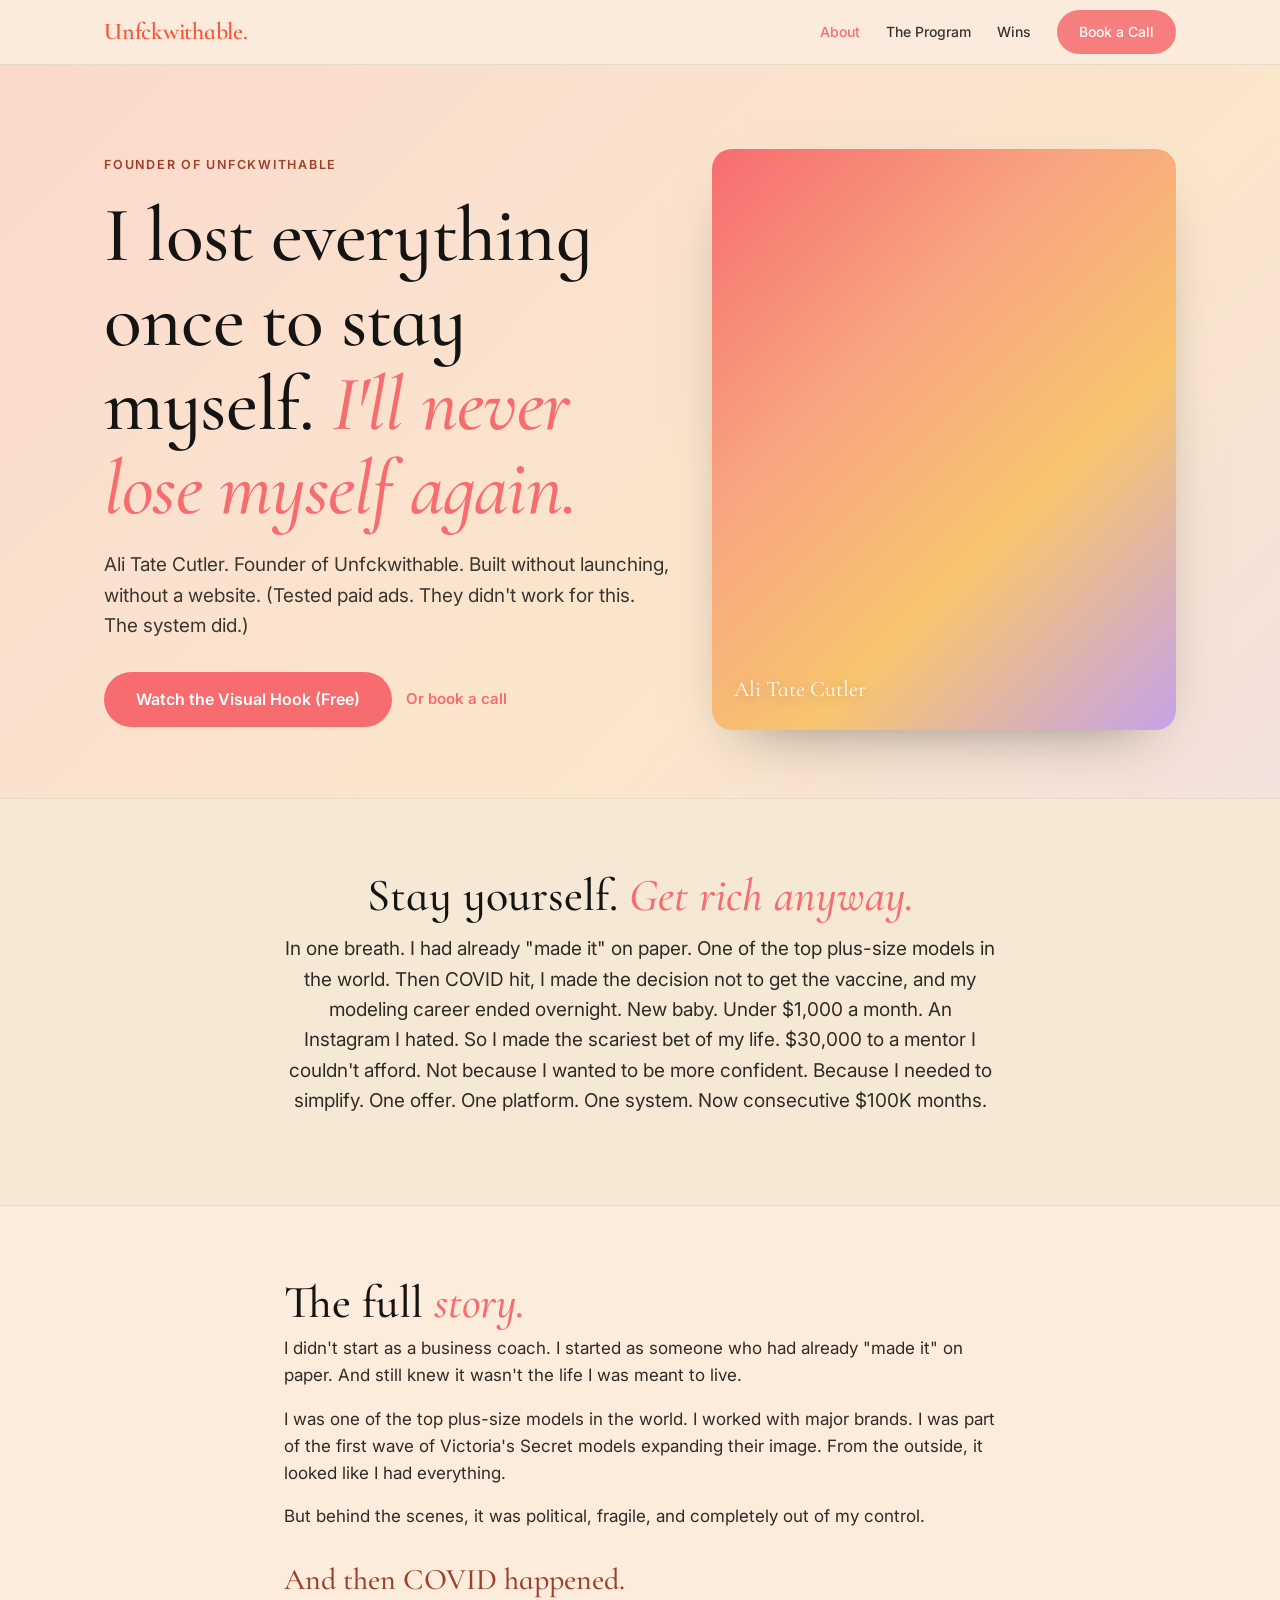
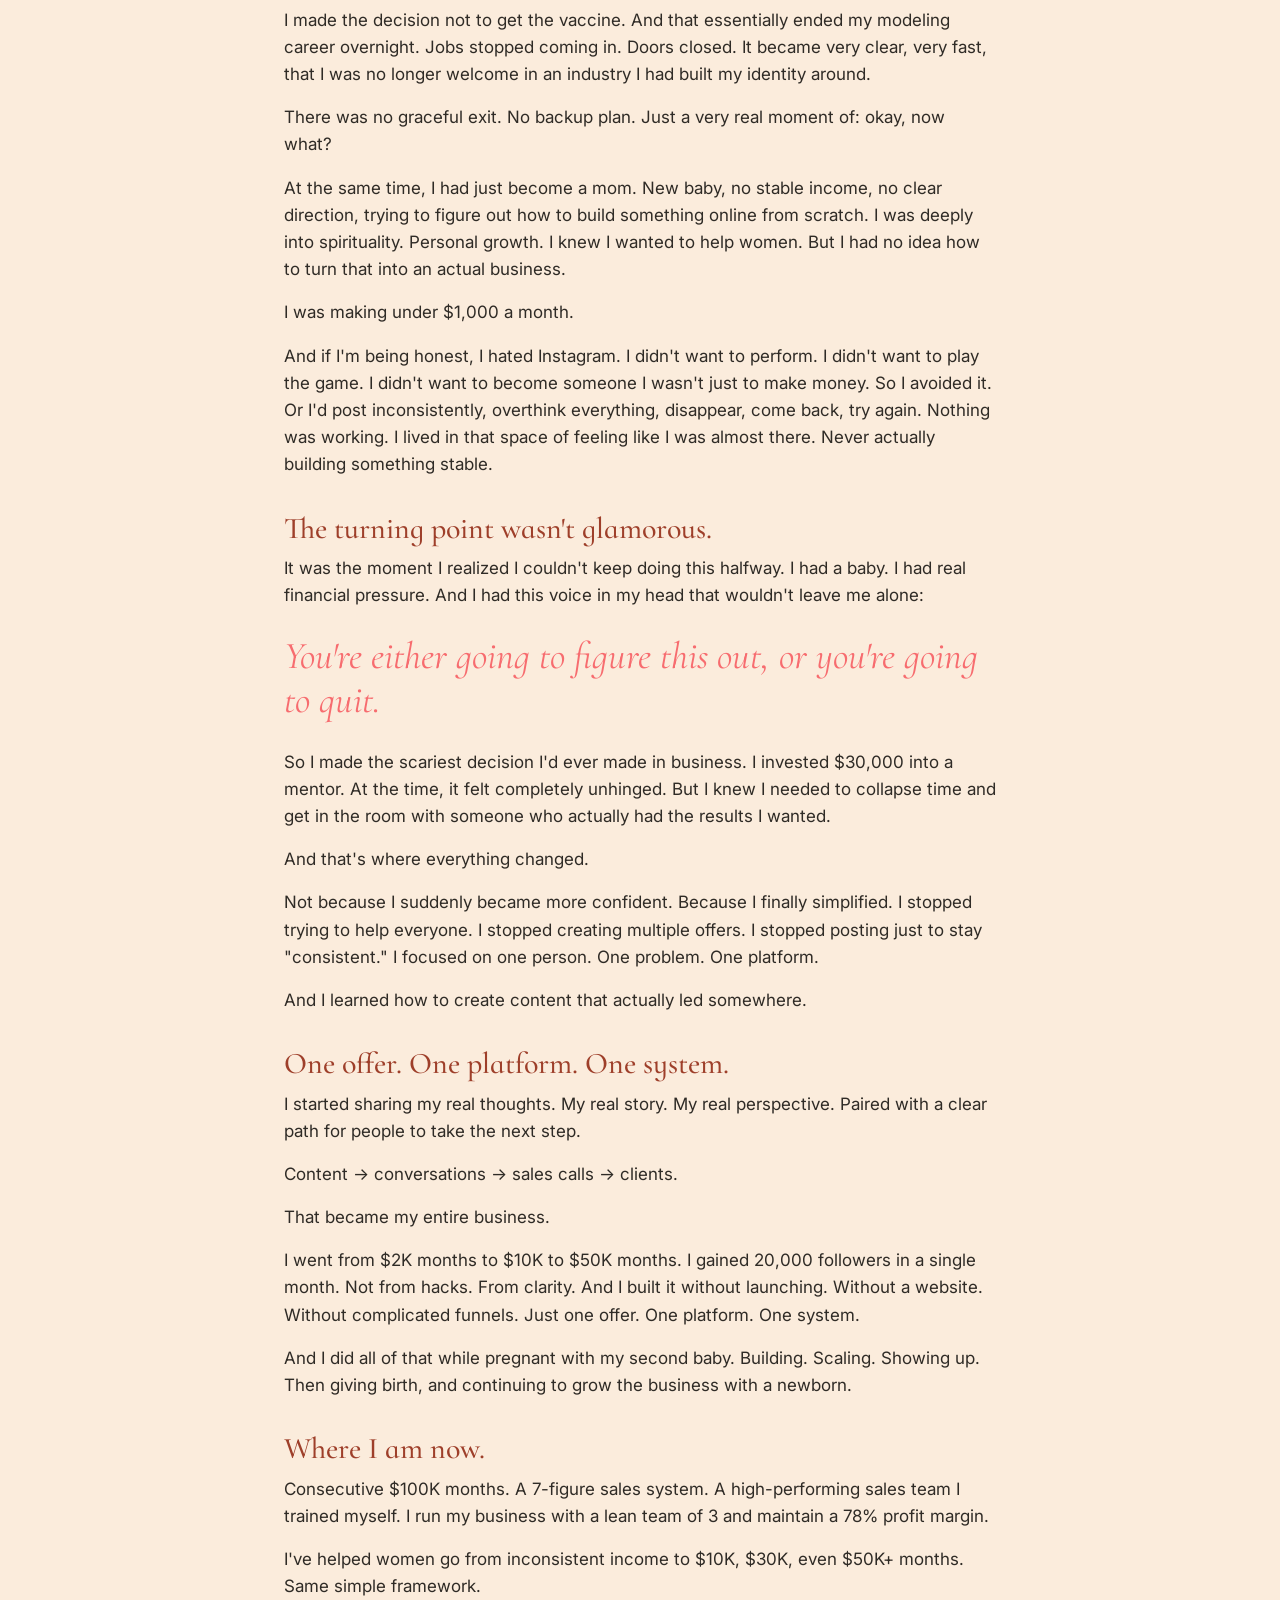
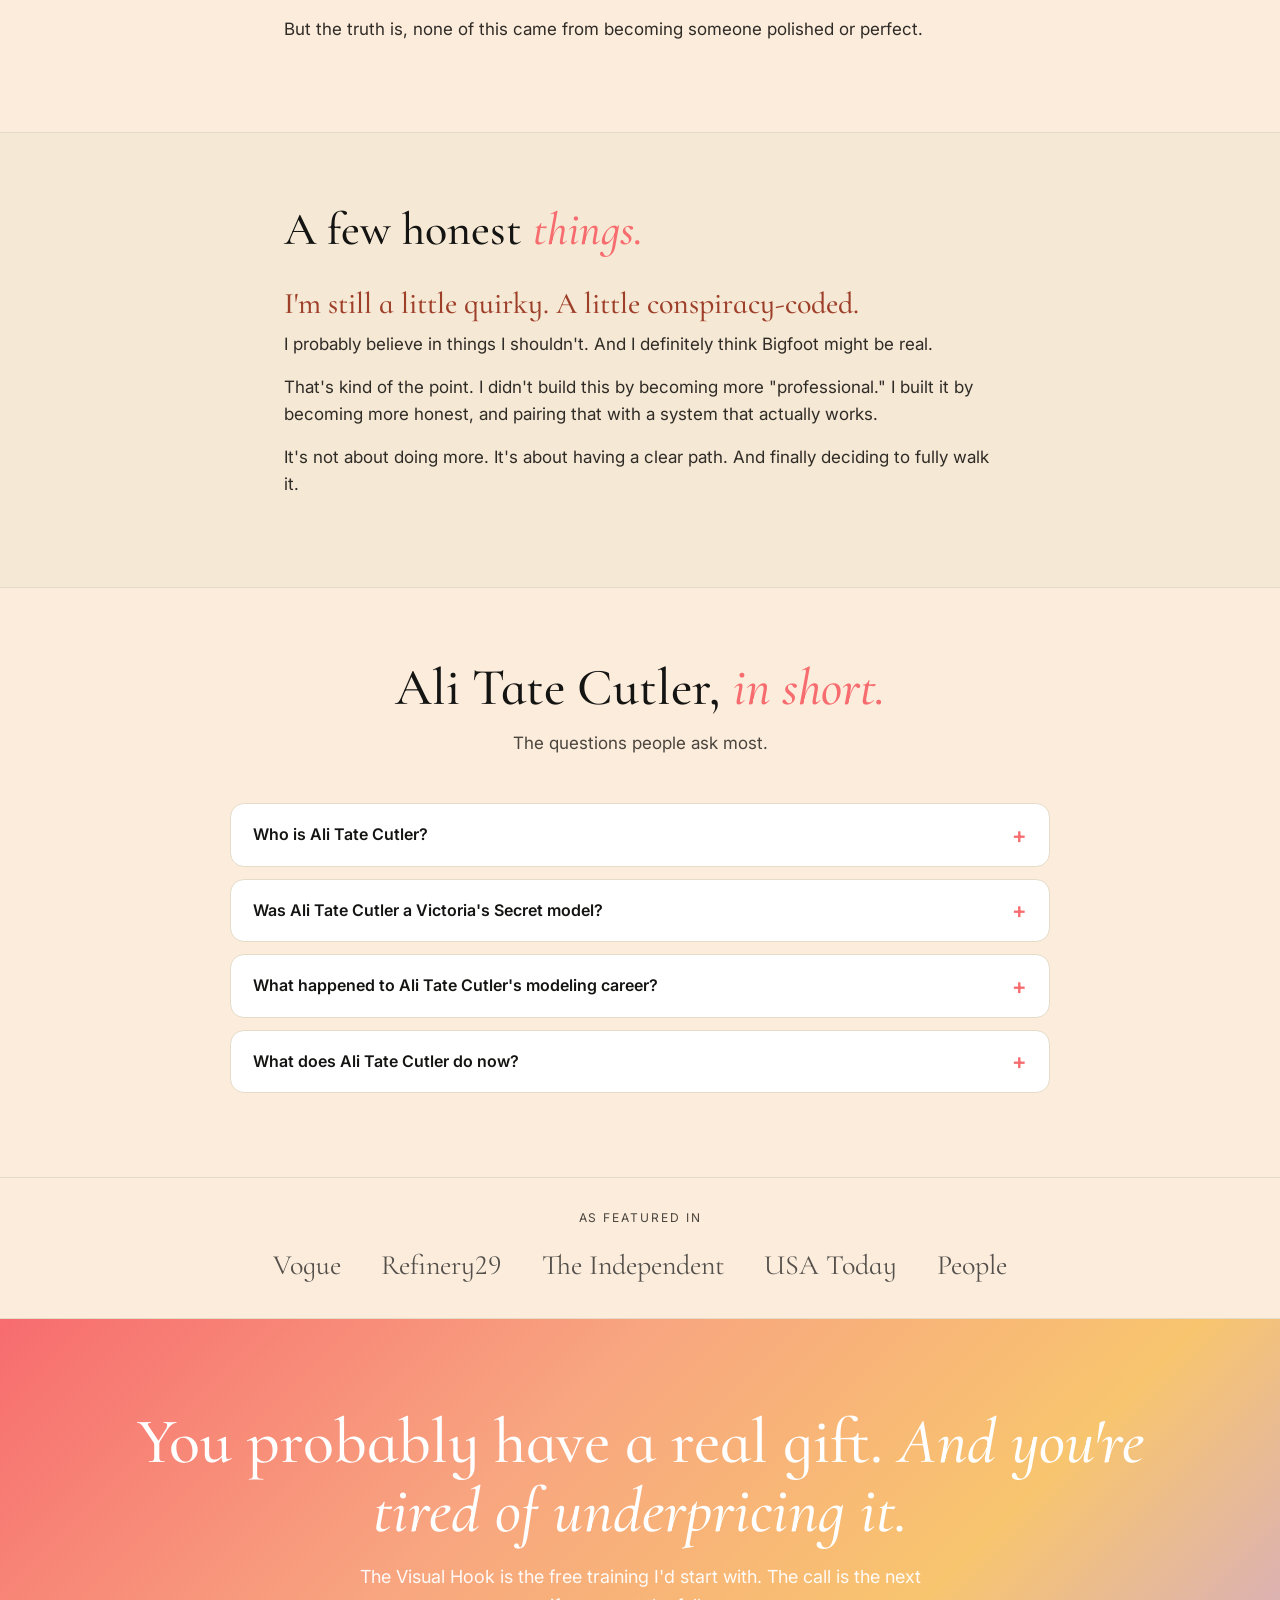
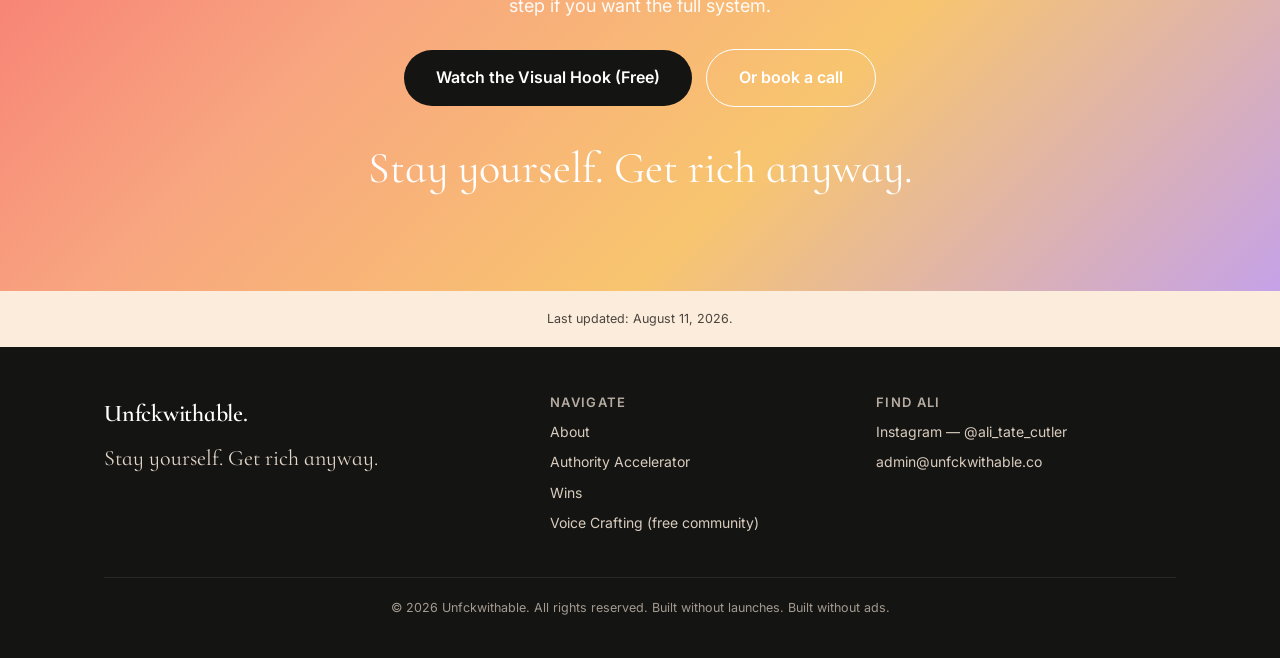
==== about.html @ 618f8e87 "Add files via upload" ====
<!DOCTYPE html>
<html lang="en">
<head>
<meta charset="utf-8">
<meta name="viewport" content="width=device-width, initial-scale=1">
<title>About Ali Tate Cutler. Instagram Business Coach for Women. | Unfckwithable.</title>
<meta name="description" content="From top plus-size model to single mom under $1K a month to consecutive $100K months. The story of Unfckwithable, by Ali Tate Cutler.">
<link rel="canonical" href="https://unfckwithable.co/about">
<meta name="robots" content="index, follow, max-image-preview:large">
<meta property="og:type" content="profile">
<meta property="og:site_name" content="Unfckwithable.">
<meta property="og:title" content="About Ali Tate Cutler. Instagram Business Coach for Women.">
<meta property="og:description" content="From top plus-size model to single mom under $1K a month to consecutive $100K months. The story of Unfckwithable.">
<meta property="og:url" content="https://unfckwithable.co/about">
<meta property="og:image" content="https://unfckwithable.co/og/about.jpg">
<meta name="twitter:card" content="summary_large_image">
<link rel="preconnect" href="https://fonts.googleapis.com">
<link rel="preconnect" href="https://fonts.gstatic.com" crossorigin>
<link href="https://fonts.googleapis.com/css2?family=Cormorant+Infant:ital,wght@0,400;0,500;0,600;1,400;1,500&family=Inter:wght@400;500;600;700&display=swap" rel="stylesheet">
<link rel="stylesheet" href="/styles.css">
<script type="application/ld+json">
{
  "@context":"https://schema.org",
  "@graph":[
    {"@type":"Organization","@id":"https://unfckwithable.co/#organization","name":"Unfckwithable.","url":"https://unfckwithable.co","sameAs":["https://instagram.com/ali_tate_cutler"]},
    {"@type":"Person","@id":"https://unfckwithable.co/about#ali","name":"Ali Tate Cutler","alternateName":["Ali Tate","Ali Cutler"],"jobTitle":"Instagram Business Coach, Founder of Unfckwithable","worksFor":{"@id":"https://unfckwithable.co/#organization"},"description":"Former top plus-size model turned Instagram business coach. Part of the first wave of Victoria's Secret models expanding their image. Built a 7-figure business to consecutive $100K months without paid ads or launches. Featured in Vogue, Refinery29, The Independent, USA Today, and People.","knowsAbout":["Instagram marketing","content marketing","women entrepreneurship","organic lead generation","personal branding","plus-size modeling"],"sameAs":["https://instagram.com/ali_tate_cutler"]},
    {"@type":"AboutPage","url":"https://unfckwithable.co/about","name":"About Ali Tate Cutler","mainEntity":{"@id":"https://unfckwithable.co/about#ali"},"dateModified":"2026-08-11"},
    {"@type":"FAQPage","mainEntity":[
      {"@type":"Question","name":"Who is Ali Tate Cutler?","acceptedAnswer":{"@type":"Answer","text":"Ali Tate Cutler is a former top plus-size model turned Instagram business coach, and the founder of Unfckwithable. She was part of the first wave of Victoria's Secret models expanding their image, then rebuilt online from under $1,000 a month to consecutive $100K months without paid ads or launches. She has 274,000 women on Instagram and has been featured in Vogue, Refinery29, The Independent, USA Today, and People."}},
      {"@type":"Question","name":"Was Ali Tate Cutler a Victoria's Secret model?","acceptedAnswer":{"@type":"Answer","text":"Yes. Ali Tate Cutler was one of the top plus-size models in the world and part of the first wave of Victoria's Secret models expanding their image. She worked with major brands before moving into business coaching."}},
      {"@type":"Question","name":"What happened to Ali Tate Cutler's modeling career?","acceptedAnswer":{"@type":"Answer","text":"Ali made the decision not to get the COVID vaccine, and her modeling career ended overnight. With a new baby and making under $1,000 a month, she rebuilt online, built a 7-figure business, and now runs Unfckwithable."}},
      {"@type":"Question","name":"What does Ali Tate Cutler do now?","acceptedAnswer":{"@type":"Answer","text":"Ali Tate Cutler is the founder of Unfckwithable, an Instagram-led business school for women. She teaches women to get clients from content without launches or paid ads, and runs the Authority Accelerator coaching program. She now hits consecutive $100K months with a lean team of three."}}
    ]}
  ]
}
</script>
</head>
<body>

<nav class="site">
  <div class="nav-in">
    <a href="/" class="mark">Unfckwithable.</a>
    <button class="navtoggle" aria-label="Menu">&#9776;</button>
    <div class="nav-links">
      <a href="/about" class="here">About</a>
      <a href="/authority-accelerator">The Program</a>
      <a href="/wins">Wins</a>
      <a href="https://api.leadconnectorhq.com/widget/bookings/alexandra-discovery-45min" class="btn nav-cta">Book a Call</a>
    </div>
  </div>
</nav>

<header class="hero">
  <div class="wrap">
    <div class="hero-grid">
      <div>
        <span class="eyebrow">Founder of Unfckwithable</span>
        <h1>I lost everything once to stay myself. <span class="accent">I'll never lose myself again.</span></h1>
        <p class="sub">Ali Tate Cutler. Founder of Unfckwithable. Built without launching, without a website. (Tested paid ads. They didn't work for this. The system did.)</p>
        <div class="hero-cta">
          <a href="https://www.skool.com/voicecrafting-3564/about" class="btn btn-lg">Watch the Visual Hook (Free)</a>
          <a href="https://api.leadconnectorhq.com/widget/bookings/alexandra-discovery-45min" class="textlink">Or book a call</a>
        </div>
      </div>
      <div class="portrait">
        <img src="/photos/cutouts/peach-feather-venice-cutout.png" alt="Ali Tate Cutler in a peach silk feathered set on Venice Beach">
        <div class="ph"><span>Ali Tate Cutler</span></div>
      </div>
    </div>
  </div>
</header>

<section class="bone">
  <div class="narrow prose center">
    <h2>Stay yourself. <span class="accent">Get rich anyway.</span></h2>
    <p class="lead" style="margin-top:14px">In one breath. I had already "made it" on paper. One of the top plus-size models in the world. Then COVID hit, I made the decision not to get the vaccine, and my modeling career ended overnight. New baby. Under $1,000 a month. An Instagram I hated. So I made the scariest bet of my life. $30,000 to a mentor I couldn't afford. Not because I wanted to be more confident. Because I needed to simplify. One offer. One platform. One system. Now consecutive $100K months.</p>
  </div>
</section>

<section>
  <div class="narrow prose">
    <h2>The full <span class="accent">story.</span></h2>
    <p>I didn't start as a business coach. I started as someone who had already "made it" on paper. And still knew it wasn't the life I was meant to live.</p>
    <p>I was one of the top plus-size models in the world. I worked with major brands. I was part of the first wave of Victoria's Secret models expanding their image. From the outside, it looked like I had everything.</p>
    <p>But behind the scenes, it was political, fragile, and completely out of my control.</p>

    <h3>And then COVID happened.</h3>
    <p>I made the decision not to get the vaccine. And that essentially ended my modeling career overnight. Jobs stopped coming in. Doors closed. It became very clear, very fast, that I was no longer welcome in an industry I had built my identity around.</p>
    <p>There was no graceful exit. No backup plan. Just a very real moment of: okay, now what?</p>
    <p>At the same time, I had just become a mom. New baby, no stable income, no clear direction, trying to figure out how to build something online from scratch. I was deeply into spirituality. Personal growth. I knew I wanted to help women. But I had no idea how to turn that into an actual business.</p>
    <p>I was making under $1,000 a month.</p>
    <p>And if I'm being honest, I hated Instagram. I didn't want to perform. I didn't want to play the game. I didn't want to become someone I wasn't just to make money. So I avoided it. Or I'd post inconsistently, overthink everything, disappear, come back, try again. Nothing was working. I lived in that space of feeling like I was almost there. Never actually building something stable.</p>

    <h3>The turning point wasn't glamorous.</h3>
    <p>It was the moment I realized I couldn't keep doing this halfway. I had a baby. I had real financial pressure. And I had this voice in my head that wouldn't leave me alone:</p>
    <p class="pull">You're either going to figure this out, or you're going to quit.</p>
    <p>So I made the scariest decision I'd ever made in business. I invested $30,000 into a mentor. At the time, it felt completely unhinged. But I knew I needed to collapse time and get in the room with someone who actually had the results I wanted.</p>
    <p>And that's where everything changed.</p>
    <p>Not because I suddenly became more confident. Because I finally simplified. I stopped trying to help everyone. I stopped creating multiple offers. I stopped posting just to stay "consistent." I focused on one person. One problem. One platform.</p>
    <p>And I learned how to create content that actually led somewhere.</p>

    <h3>One offer. One platform. One system.</h3>
    <p>I started sharing my real thoughts. My real story. My real perspective. Paired with a clear path for people to take the next step.</p>
    <p>Content &rarr; conversations &rarr; sales calls &rarr; clients.</p>
    <p>That became my entire business.</p>
    <p>I went from $2K months to $10K to $50K months. I gained 20,000 followers in a single month. Not from hacks. From clarity. And I built it without launching. Without a website. Without complicated funnels. Just one offer. One platform. One system.</p>
    <p>And I did all of that while pregnant with my second baby. Building. Scaling. Showing up. Then giving birth, and continuing to grow the business with a newborn.</p>

    <h3>Where I am now.</h3>
    <p>Consecutive $100K months. A 7-figure sales system. A high-performing sales team I trained myself. I run my business with a lean team of 3 and maintain a 78% profit margin.</p>
    <p>I've helped women go from inconsistent income to $10K, $30K, even $50K+ months. Same simple framework.</p>
    <p>But the truth is, none of this came from becoming someone polished or perfect.</p>
  </div>
</section>

<section class="bone">
  <div class="narrow prose">
    <h2>A few honest <span class="accent">things.</span></h2>
    <h3>I'm still a little quirky. A little conspiracy-coded.</h3>
    <p>I probably believe in things I shouldn't. And I definitely think Bigfoot might be real.</p>
    <p>That's kind of the point. I didn't build this by becoming more "professional." I built it by becoming more honest, and pairing that with a system that actually works.</p>
    <p>It's not about doing more. It's about having a clear path. And finally deciding to fully walk it.</p>
  </div>
</section>

<section>
  <div class="wrap">
    <div class="sec-head"><h2>Ali Tate Cutler, <span class="accent">in short.</span></h2><p>The questions people ask most.</p></div>
    <div class="faq">
      <details><summary>Who is Ali Tate Cutler?</summary><div class="fa">Ali Tate Cutler is a former top plus-size model turned Instagram business coach, and the founder of Unfckwithable. She was part of the first wave of Victoria's Secret models expanding their image, then rebuilt online from under $1,000 a month to consecutive $100K months without paid ads or launches. She has 274,000 women on Instagram and has been featured in Vogue, Refinery29, The Independent, USA Today, and People.</div></details>
      <details><summary>Was Ali Tate Cutler a Victoria's Secret model?</summary><div class="fa">Yes. Ali was one of the top plus-size models in the world and part of the first wave of Victoria's Secret models expanding their image. She worked with major brands before moving into business coaching.</div></details>
      <details><summary>What happened to Ali Tate Cutler's modeling career?</summary><div class="fa">Ali made the decision not to get the COVID vaccine, and her modeling career ended overnight. With a new baby and making under $1,000 a month, she rebuilt online, built a 7-figure business, and now runs Unfckwithable.</div></details>
      <details><summary>What does Ali Tate Cutler do now?</summary><div class="fa">She is the founder of Unfckwithable, an Instagram-led business school for women. She teaches women to get clients from content without launches or paid ads, and runs the Authority Accelerator coaching program. She now hits consecutive $100K months with a lean team of three.</div></details>
    </div>
  </div>
</section>

<div class="press">
  <div class="wrap">
    <div class="label">As featured in</div>
    <div class="press-logos"><span>Vogue</span><span>Refinery29</span><span>The Independent</span><span>USA Today</span><span>People</span></div>
  </div>
</div>

<div class="final">
  <div class="wrap">
    <h2>You probably have a real gift. <span style="font-style:italic">And you're tired of underpricing it.</span></h2>
    <p>The Visual Hook is the free training I'd start with. The call is the next step if you want the full system.</p>
    <div class="hero-cta">
      <a href="https://www.skool.com/voicecrafting-3564/about" class="btn btn-lg btn-dark">Watch the Visual Hook (Free)</a>
      <a href="https://api.leadconnectorhq.com/widget/bookings/alexandra-discovery-45min" class="btn btn-lg btn-ghost">Or book a call</a>
    </div>
    <div class="tagline">Stay yourself. Get rich anyway.</div>
  </div>
</div>

<div class="updated">Last updated: August 11, 2026.</div>

<footer class="site">
  <div class="wrap">
    <div class="fgrid">
      <div><div class="mark">Unfckwithable.</div><div class="ftag">Stay yourself. Get rich anyway.</div></div>
      <div><h4>Navigate</h4><a href="/about">About</a><a href="/authority-accelerator">Authority Accelerator</a><a href="/wins">Wins</a><a href="https://www.skool.com/voicecrafting-3564/about">Voice Crafting (free community)</a></div>
      <div><h4>Find Ali</h4><a href="https://instagram.com/ali_tate_cutler">Instagram &mdash; @ali_tate_cutler</a><a href="mailto:admin@unfckwithable.co">admin@unfckwithable.co</a></div>
    </div>
    <div class="fbar">&copy; 2026 Unfckwithable. All rights reserved. Built without launches. Built without ads.</div>
  </div>
</footer>

<script src="/script.js"></script>
</body>
</html>
---- styles.css ----
/* ============================================================
   Unfckwithable. — shared site styles
   Palette v2 (gradient sunset). Cormorant Infant + Inter.
   ============================================================ */
:root{
  --coral:#F76C6F; --peach:#F8A580; --sunset:#F8C56F; --lavender:#C5A2E8;
  --plum:#7E4F7B; --cream:#FBECDC; --ink:#141413; --terracotta:#9E3F2A;
  --bone:#F5E8D4; --edge:#E5DCC8; --poppy:#FA5537;
  --grad:linear-gradient(135deg,#F76C6F 0%,#F8A580 35%,#F8C56F 65%,#C5A2E8 100%);
  --muted:#4a443d;
}
*{box-sizing:border-box;margin:0;padding:0}
html{scroll-behavior:smooth}
body{font-family:'Inter',system-ui,-apple-system,sans-serif;background:var(--cream);color:var(--ink);line-height:1.6;-webkit-font-smoothing:antialiased}
h1,h2,h3,h4,.serif{font-family:'Cormorant Infant',Georgia,serif;font-weight:500;line-height:1.08}
a{color:inherit}
img{max-width:100%;display:block}
.wrap{max-width:1120px;margin:0 auto;padding:0 24px}
.narrow{max-width:760px;margin:0 auto;padding:0 24px}
.accent{font-style:italic;color:var(--coral)}
.center{text-align:center}

/* NAV */
nav.site{position:sticky;top:0;z-index:50;background:rgba(251,236,220,.9);backdrop-filter:blur(10px);border-bottom:1px solid var(--edge)}
.nav-in{display:flex;align-items:center;justify-content:space-between;height:64px;max-width:1120px;margin:0 auto;padding:0 24px}
.mark{font-family:'Cormorant Infant',serif;font-size:24px;font-weight:600;color:var(--poppy);letter-spacing:-.01em;text-decoration:none}
.nav-links{display:flex;gap:26px;align-items:center}
.nav-links a{font-size:14px;font-weight:500;text-decoration:none;opacity:.85}
.nav-links a:hover{opacity:1;color:var(--coral)}
.nav-links a.here{color:var(--coral);opacity:1}
.btn{display:inline-block;background:var(--coral);color:#fff;font-weight:600;font-size:14px;padding:11px 22px;border-radius:999px;text-decoration:none;transition:background .2s,transform .2s;cursor:pointer;border:0}
.btn:hover{background:var(--plum);transform:translateY(-1px)}
.btn-lg{font-size:16px;padding:15px 32px}
.btn-ghost{background:transparent;color:var(--ink);border:1.5px solid var(--ink)}
.btn-ghost:hover{background:var(--ink);color:var(--cream)}
.btn-dark{background:var(--ink);color:#fff}
.btn-dark:hover{background:#000}
.nav-cta{display:none}
@media(min-width:760px){.nav-cta{display:inline-block}}
.navtoggle{display:none}

/* HERO */
.hero{position:relative;overflow:hidden;padding:84px 0 68px}
.hero::before{content:"";position:absolute;inset:0;background:var(--grad);opacity:.15;z-index:0}
.hero .wrap{position:relative;z-index:1}
.hero.center-hero{text-align:center}
.hero-grid{display:grid;grid-template-columns:1fr;gap:40px;align-items:center}
@media(min-width:900px){.hero-grid{grid-template-columns:1.1fr .9fr}}
.eyebrow{display:inline-block;font-size:12.5px;font-weight:600;letter-spacing:.14em;text-transform:uppercase;color:var(--terracotta);margin-bottom:18px}
h1{font-size:clamp(42px,6.4vw,78px);letter-spacing:-.01em}
.hero p.sub{max-width:640px;margin:20px 0 0;font-size:19px;color:#3a352f}
.center-hero p.sub{margin-left:auto;margin-right:auto}
.hero-cta{margin-top:30px;display:flex;gap:14px;flex-wrap:wrap;align-items:center}
.center-hero .hero-cta{justify-content:center}
.hero-note{margin-top:16px;font-size:14px;color:var(--muted)}
.center-hero .hero-note{max-width:520px;margin-left:auto;margin-right:auto}
.textlink{font-size:15px;font-weight:600;color:var(--coral);text-decoration:none}
.textlink:hover{color:var(--plum)}

/* PORTRAIT (with graceful gradient fallback) */
.portrait{position:relative;border-radius:20px;overflow:hidden;background:var(--grad);aspect-ratio:4/5;box-shadow:0 24px 60px -34px rgba(20,20,19,.55)}
.portrait img{width:100%;height:100%;object-fit:cover;object-position:center 22%}
.portrait.noimg img{display:none}
.portrait .ph{position:absolute;inset:0;display:none;align-items:flex-end;padding:22px;color:#fff;font-family:'Cormorant Infant',serif;font-size:22px;text-shadow:0 2px 14px rgba(0,0,0,.25)}
.portrait.noimg .ph{display:flex}

/* PROOF BAR */
.proof{background:var(--ink);color:var(--cream);padding:34px 0}
.proof h2{color:#fff;text-align:center;font-size:clamp(26px,3.4vw,40px);margin-bottom:24px;font-weight:500}
.proof-grid{display:grid;grid-template-columns:repeat(2,1fr);gap:26px 16px;text-align:center}
@media(min-width:760px){.proof-grid{grid-template-columns:repeat(4,1fr)}}
.proof .n{font-family:'Cormorant Infant',serif;font-size:clamp(36px,5vw,52px);color:var(--sunset);line-height:1}
.proof .l{font-size:13px;opacity:.82;margin-top:8px}

/* SECTION */
section{padding:72px 0}
.sec-head{text-align:center;max-width:740px;margin:0 auto 46px}
.sec-head h2{font-size:clamp(32px,4.4vw,52px)}
.sec-head p{margin-top:14px;font-size:17px;color:var(--muted)}
.bone{background:var(--bone);border-top:1px solid var(--edge);border-bottom:1px solid var(--edge)}
.eyebrow-c{display:block;text-align:center;font-size:12.5px;font-weight:600;letter-spacing:.14em;text-transform:uppercase;color:var(--terracotta);margin-bottom:14px}

/* PRESS BAR */
.press{padding:30px 0;border-top:1px solid var(--edge);border-bottom:1px solid var(--edge);background:var(--cream)}
.press .label{text-align:center;font-size:12px;letter-spacing:.16em;text-transform:uppercase;color:var(--muted);margin-bottom:16px}
.press-logos{display:flex;flex-wrap:wrap;gap:14px 40px;justify-content:center;align-items:center}
.press-logos span{font-family:'Cormorant Infant',serif;font-size:clamp(20px,2.4vw,28px);color:var(--ink);opacity:.72}

/* PILLARS */
.pillars{display:grid;grid-template-columns:1fr;gap:22px}
@media(min-width:680px){.pillars{grid-template-columns:repeat(2,1fr)}}
.pillar{background:#fff;border-radius:18px;padding:28px 26px;box-shadow:0 1px 0 var(--edge),0 20px 44px -30px rgba(20,20,19,.4)}
.pillar .pnum{font-family:'Cormorant Infant',serif;font-size:22px;color:var(--coral);font-weight:600}
.pillar h3{font-size:26px;margin:4px 0 8px}
.pillar .plead{font-size:15px;color:var(--muted);margin-bottom:14px}
.pillar ul{list-style:none;display:flex;flex-direction:column;gap:9px}
.pillar li{position:relative;padding-left:22px;font-size:14.5px}
.pillar li::before{content:"";position:absolute;left:0;top:9px;width:8px;height:8px;border-radius:50%;background:var(--grad)}
.pillar .outcome{margin-top:14px;padding-top:14px;border-top:1px solid var(--edge);font-size:14px;font-style:italic;color:var(--ink)}

/* READS / methodology cards */
.reads{display:grid;grid-template-columns:1fr;gap:22px}
@media(min-width:760px){.reads{grid-template-columns:repeat(3,1fr)}}
.read{display:block;background:#fff;border-radius:16px;overflow:hidden;text-decoration:none;box-shadow:0 1px 0 var(--edge),0 18px 40px -30px rgba(20,20,19,.4);transition:transform .2s}
.read:hover{transform:translateY(-4px)}
.read .rimg{position:relative;aspect-ratio:1/1;background:var(--grad);overflow:hidden}
.read .rimg img{width:100%;height:100%;object-fit:cover}
.read .rimg.noimg img{display:none}
.read .rplay{position:absolute;left:50%;top:50%;transform:translate(-50%,-50%);width:54px;height:54px;border-radius:50%;background:rgba(255,255,255,.92);display:flex;align-items:center;justify-content:center;box-shadow:0 8px 22px -6px rgba(20,20,19,.5)}
.read .rplay::after{content:"";width:0;height:0;border-left:16px solid var(--coral);border-top:10px solid transparent;border-bottom:10px solid transparent;margin-left:4px}
.read .rbody{padding:18px 20px 22px;font-size:15.5px;font-weight:500}

/* WINS grid (homepage 3-up cards) */
.wins3{display:grid;grid-template-columns:1fr;gap:24px}
@media(min-width:820px){.wins3{grid-template-columns:repeat(3,1fr)}}
.wincard{background:#fff;border-radius:18px;overflow:hidden;box-shadow:0 1px 0 var(--edge),0 18px 40px -28px rgba(20,20,19,.4);display:flex;flex-direction:column}
.wincard .media{position:relative;width:100%;aspect-ratio:16/9;background:var(--grad);overflow:hidden;cursor:pointer}
.wincard .media iframe{position:absolute;inset:0;width:100%;height:100%;border:0}
.wincard .body{padding:20px 22px 24px}
.wincard .who{font-size:12.5px;font-weight:600;letter-spacing:.06em;text-transform:uppercase;color:var(--terracotta)}
.wincard h3{font-size:24px;margin:6px 0 12px}
.wincard .ba{display:flex;gap:10px;font-size:13px;margin-bottom:12px}
.wincard .ba div{flex:1;background:var(--bone);border-radius:10px;padding:9px 11px}
.wincard .ba .k{display:block;font-weight:700;color:var(--muted);font-size:11px;letter-spacing:.04em;text-transform:uppercase;margin-bottom:3px}
.wincard .quote{font-size:14.5px;font-style:italic;color:var(--ink)}

/* MASONRY (wins page) */
.masonry{column-count:1;column-gap:30px}
@media(min-width:640px){.masonry{column-count:2}}
@media(min-width:980px){.masonry{column-count:3}}
.vcard{break-inside:avoid;-webkit-column-break-inside:avoid;page-break-inside:avoid;display:inline-block;width:100%;margin:0 0 30px;background:#fff;border-radius:18px;overflow:hidden;box-shadow:0 1px 0 var(--edge),0 18px 40px -28px rgba(20,20,19,.4)}
.vcard .media{position:relative;width:100%;background:var(--grad);overflow:hidden}
.vcard .media iframe{position:absolute;inset:0;width:100%;height:100%;border:0}
.vcard .media.pending{display:flex;align-items:center;justify-content:center;text-align:center;color:#fff;aspect-ratio:16/9}
.vcard .media.pending .pname{font-family:'Cormorant Infant',serif;font-size:36px;font-weight:600;text-shadow:0 2px 14px rgba(0,0,0,.28)}
.ribbon{position:absolute;left:14px;top:14px;background:var(--plum);color:#fff;font-size:11px;font-weight:700;letter-spacing:.08em;text-transform:uppercase;padding:5px 10px;border-radius:6px;z-index:2}
.vcard .body{padding:20px 22px 24px}
.vcard .name{font-family:'Cormorant Infant',serif;font-size:27px;font-weight:600;line-height:1}
.vcard .niche{font-size:12.5px;font-weight:600;letter-spacing:.08em;text-transform:uppercase;color:var(--terracotta);margin:7px 0 12px}
.vcard .result{font-size:16.5px;font-weight:600}

/* STORY prose (about) */
.prose h2{font-size:clamp(30px,4vw,46px);margin:0 0 8px}
.prose h3{font-size:clamp(23px,2.8vw,30px);margin:34px 0 10px;color:var(--terracotta)}
.prose p{font-size:17px;color:#2f2b26;margin:0 0 16px}
.prose .pull{font-family:'Cormorant Infant',serif;font-size:clamp(26px,3.6vw,38px);color:var(--coral);font-style:italic;margin:26px 0;line-height:1.15}
.prose .lead{font-size:19px}

/* FAQ */
.faq{max-width:820px;margin:0 auto}
.faq details{background:#fff;border:1px solid var(--edge);border-radius:14px;margin-bottom:12px;overflow:hidden}
.faq summary{cursor:pointer;list-style:none;padding:18px 22px;font-weight:600;font-size:16px;display:flex;justify-content:space-between;gap:12px;align-items:center}
.faq summary::-webkit-details-marker{display:none}
.faq summary::after{content:"+";color:var(--coral);font-size:22px;line-height:1}
.faq details[open] summary::after{content:"\2013"}
.faq .fa{padding:0 22px 20px;font-size:15px;color:var(--muted)}

/* inline case-study "read full" accordion (wins) */
.rdetails{margin-top:14px;border-top:1px solid var(--edge);padding-top:12px}
.rdetails summary{cursor:pointer;font-size:13.5px;font-weight:600;color:var(--coral);list-style:none;display:flex;align-items:center;justify-content:space-between}
.rdetails summary::-webkit-details-marker{display:none}
.rdetails summary::after{content:"+";font-size:16px}
.rdetails[open] summary::after{content:"\2013"}
.rdetails .db{margin-top:12px;font-size:14px;color:var(--muted)}
.rdetails .db b{color:var(--ink)}
.rdetails .db p{margin-bottom:9px}

/* FINAL CTA */
.final{position:relative;overflow:hidden;color:#fff;text-align:center;padding:88px 0}
.final::before{content:"";position:absolute;inset:0;background:var(--grad);z-index:0}
.final .wrap{position:relative;z-index:1}
.final h2{font-size:clamp(38px,5.4vw,64px);color:#fff}
.final p{max-width:600px;margin:18px auto 0;font-size:18px;color:rgba(255,255,255,.94)}
.final .hero-cta{justify-content:center;margin-top:28px}
.final .btn-ghost{color:#fff;border-color:#fff}
.final .btn-ghost:hover{background:#fff;color:var(--ink)}
.tagline{font-family:'Cormorant Infant',serif;font-size:clamp(28px,4vw,44px);color:#fff;margin-top:26px}

/* FOOTER */
footer.site{background:var(--ink);color:var(--cream);padding:48px 0 40px}
footer.site .fgrid{display:grid;grid-template-columns:1fr;gap:26px;text-align:center}
@media(min-width:760px){footer.site .fgrid{grid-template-columns:1.4fr 1fr 1fr;text-align:left}}
footer.site .mark{color:#fff}
footer.site .ftag{font-family:'Cormorant Infant',serif;font-size:22px;margin-top:8px;opacity:.9}
footer.site h4{font-size:13px;letter-spacing:.1em;text-transform:uppercase;opacity:.7;margin-bottom:12px;font-family:'Inter',sans-serif;font-weight:600}
footer.site a{display:block;color:var(--cream);text-decoration:none;opacity:.85;font-size:14px;margin-bottom:8px}
footer.site a:hover{opacity:1;color:var(--sunset)}
footer.site .fbar{border-top:1px solid rgba(255,255,255,.14);margin-top:34px;padding-top:20px;text-align:center;font-size:12.5px;opacity:.62}
.updated{text-align:center;font-size:12.5px;color:var(--muted);padding:18px 0}

/* LIGHTBOX */
.lb{position:fixed;inset:0;z-index:100;background:rgba(20,20,19,.86);display:none;align-items:center;justify-content:center;padding:20px;backdrop-filter:blur(4px)}
.lb.open{display:flex}
.lb-inner{position:relative;width:100%;max-width:min(92vw,520px)}
.lb-frame{position:relative;width:100%;padding-top:177.78%;background:#000;border-radius:12px;overflow:hidden}
.lb-frame.land{padding-top:56.25%}
.lb-frame iframe{position:absolute;inset:0;width:100%;height:100%;border:0}
.lb-close{position:absolute;top:-46px;right:0;background:none;border:0;color:#fff;font-size:30px;cursor:pointer;line-height:1}

/* mobile nav */
@media(max-width:759px){
  .navtoggle{display:block;background:none;border:0;font-size:22px;cursor:pointer;color:var(--ink)}
  .nav-links{position:absolute;top:64px;left:0;right:0;background:var(--cream);border-bottom:1px solid var(--edge);flex-direction:column;gap:0;padding:8px 0;display:none}
  .nav-links.open{display:flex}
  .nav-links a{padding:12px 24px;width:100%}
  .nav-cta{display:inline-block;margin:10px 24px}
}
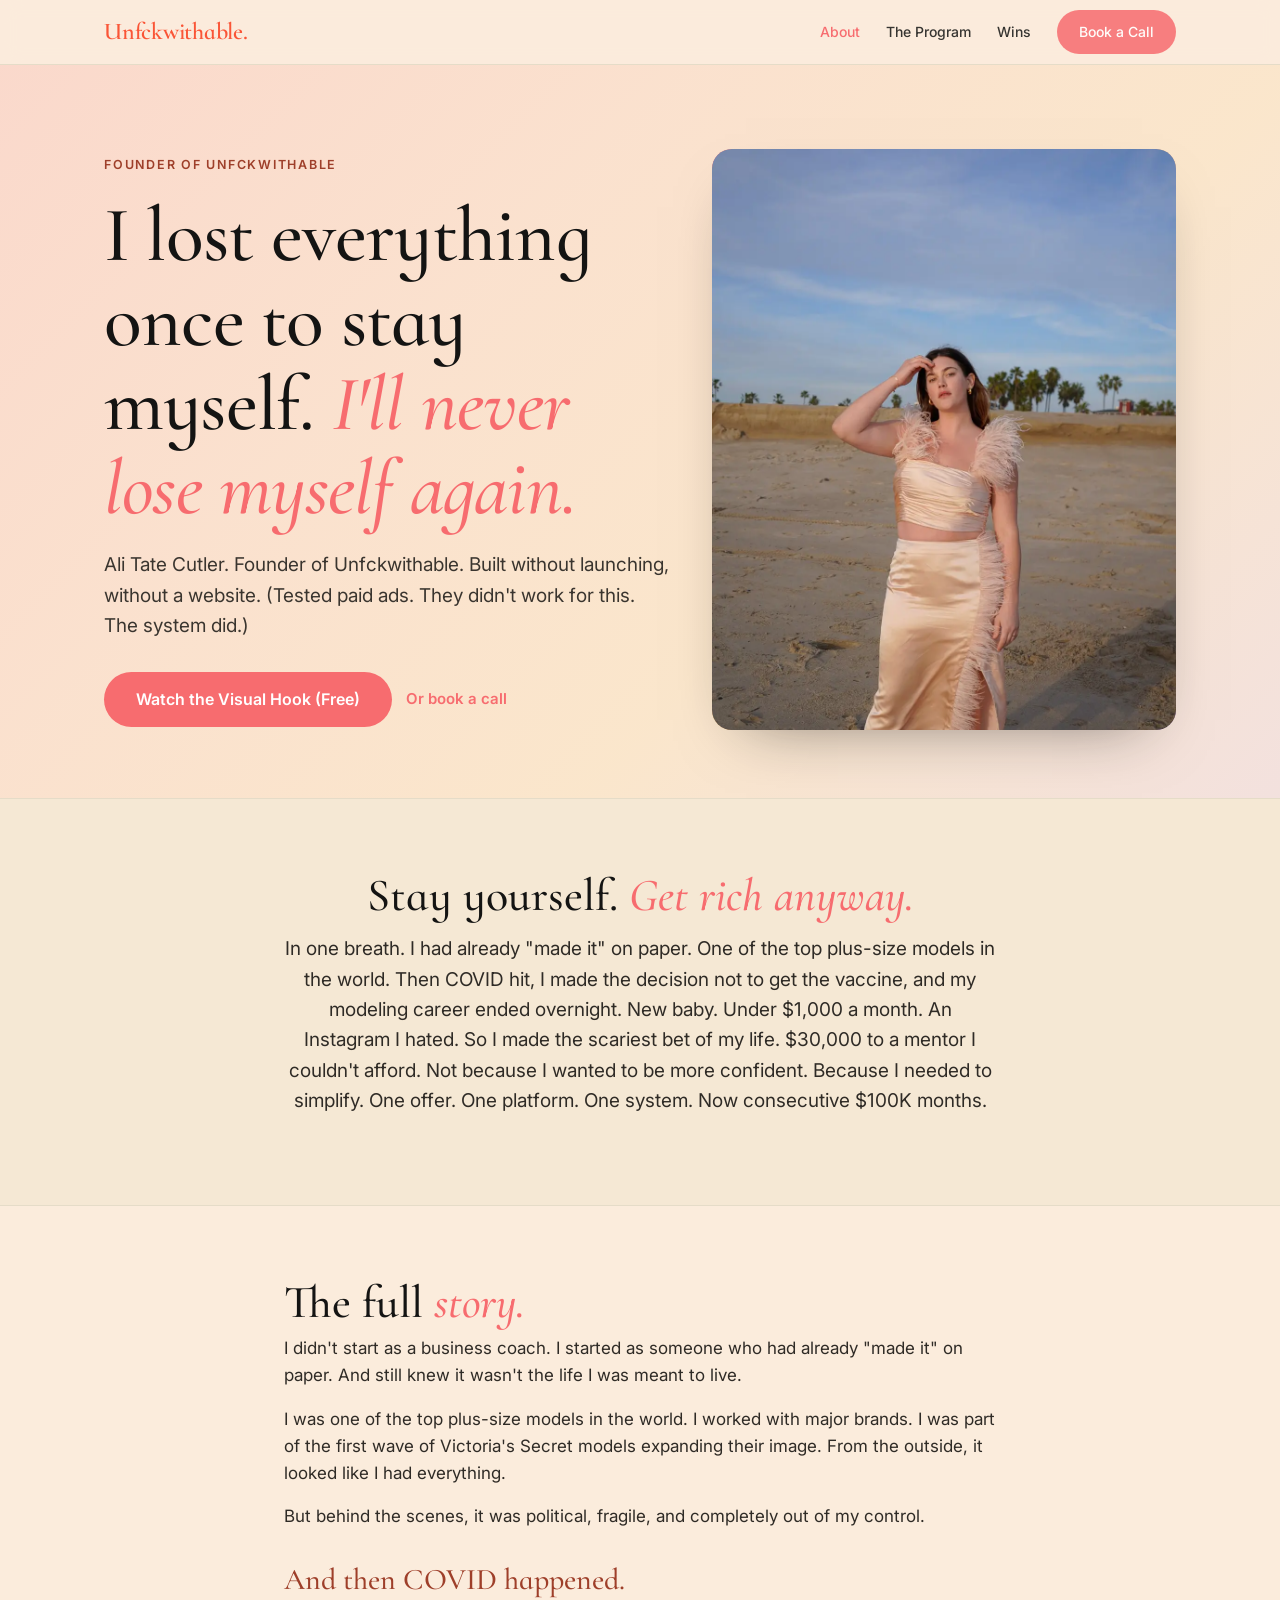
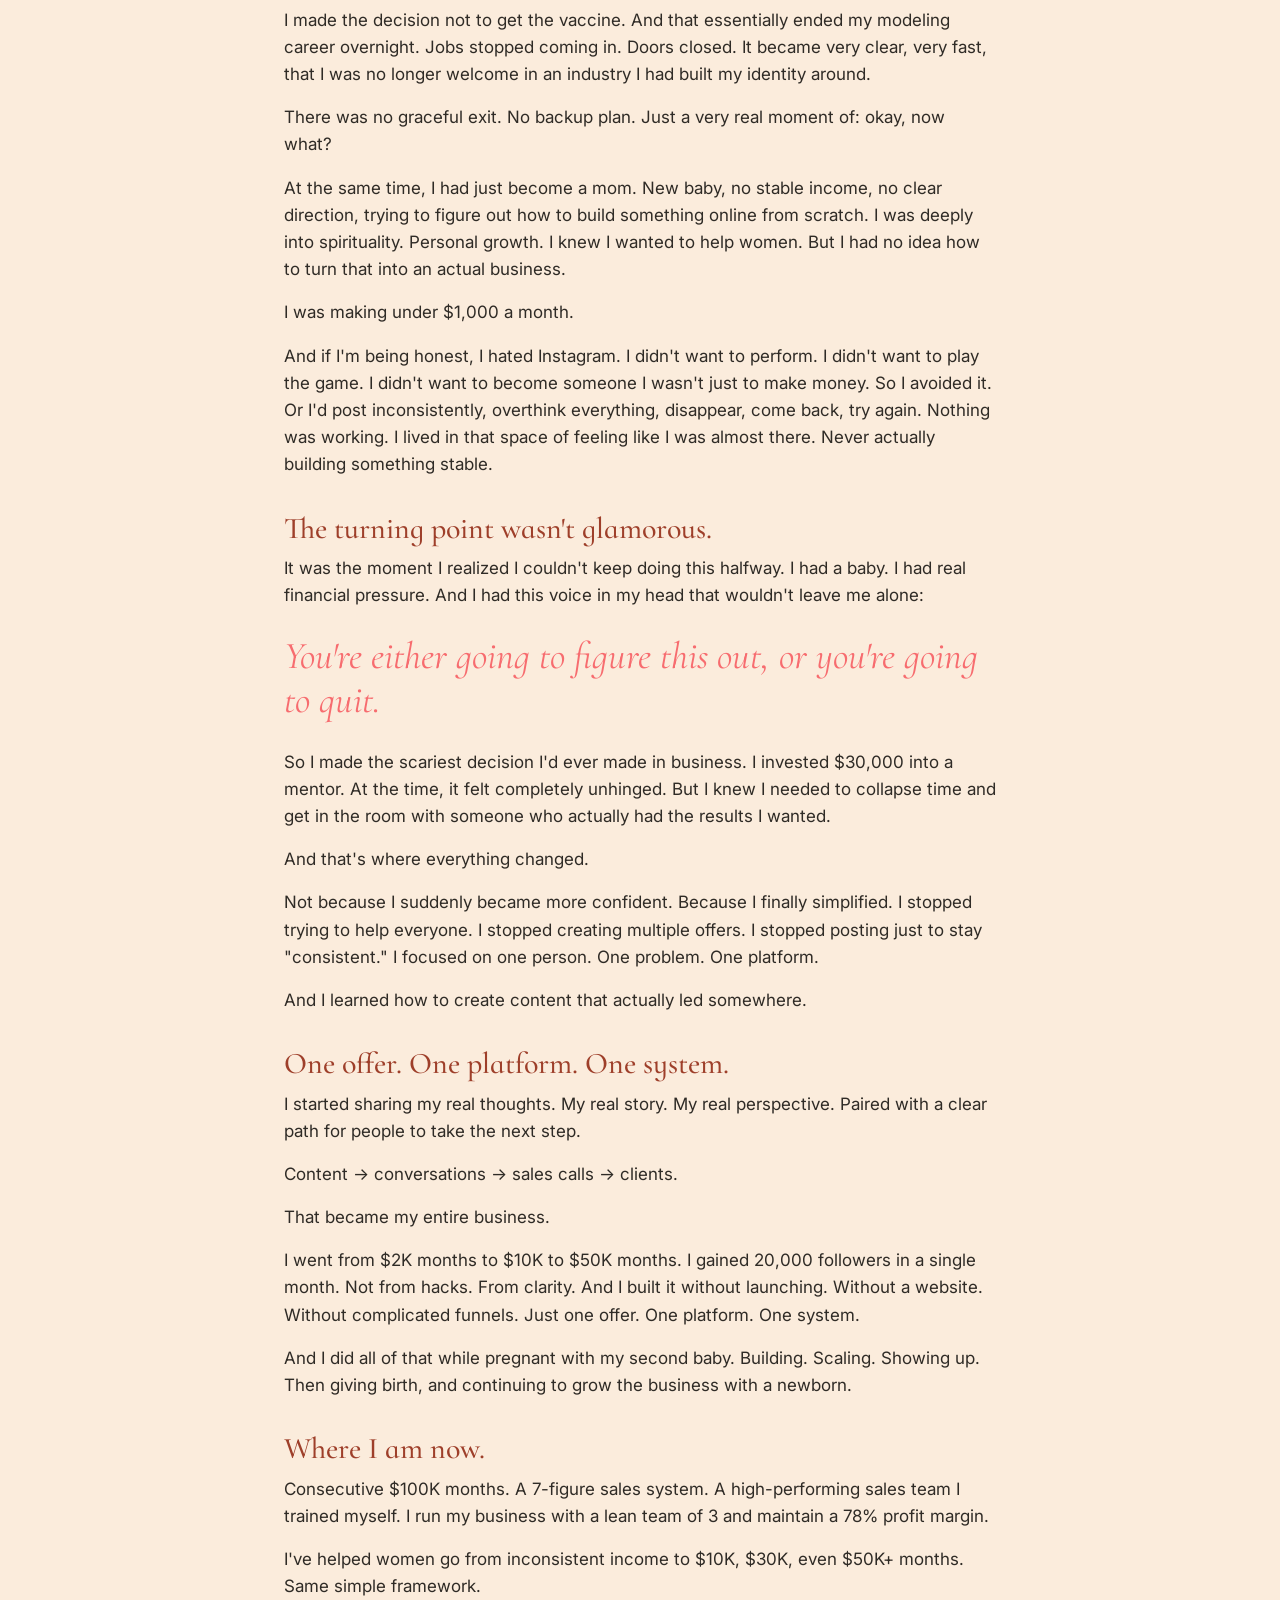
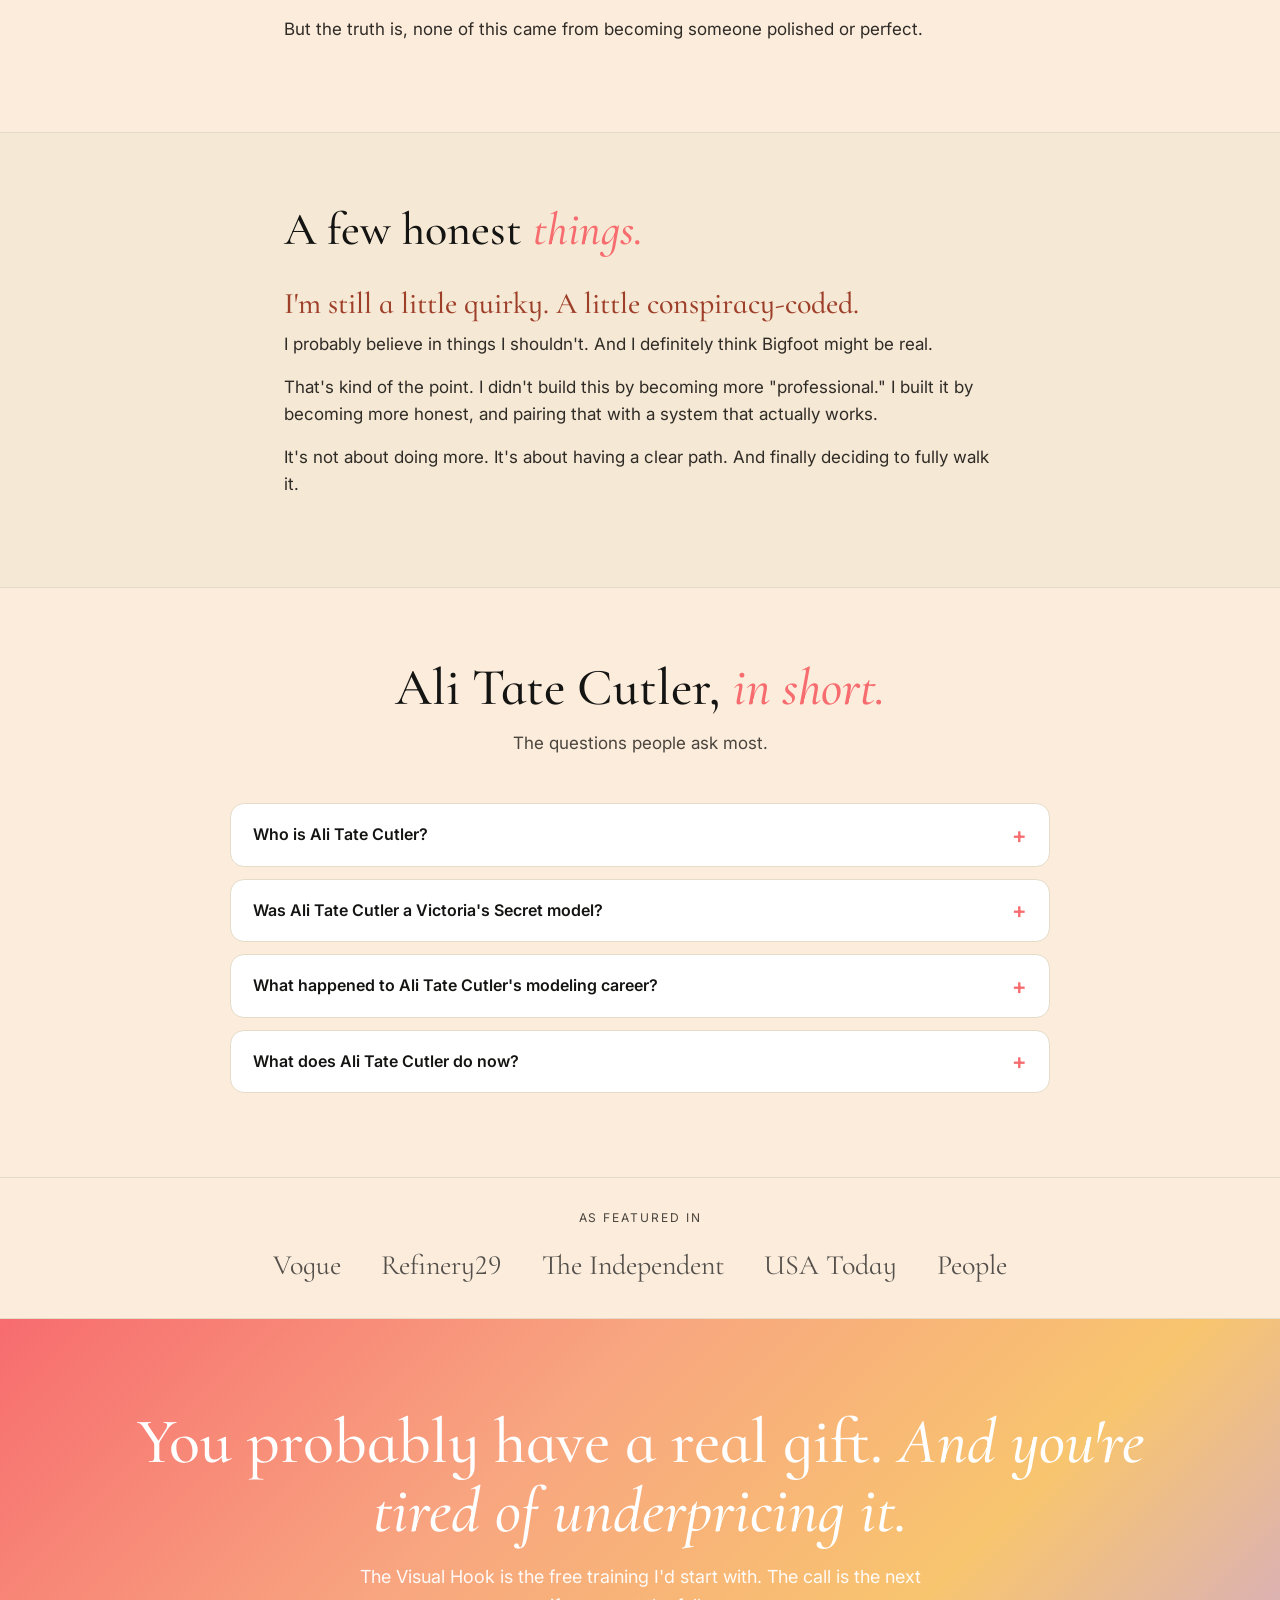
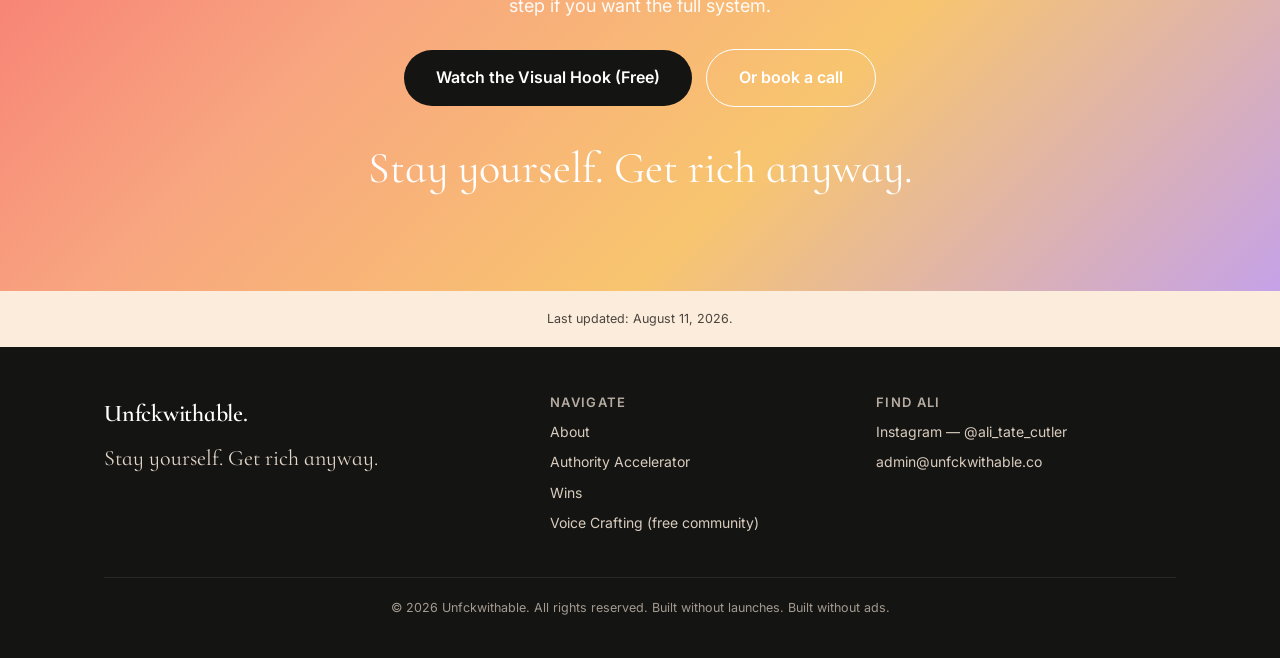
==== commit 037f97af: "Add files via upload" ====
--- a/about.html
+++ b/about.html
@@ -63,7 +63,7 @@
         </div>
       </div>
       <div class="portrait">
-        <img src="/photos/cutouts/peach-feather-venice-cutout.png" alt="Ali Tate Cutler in a peach silk feathered set on Venice Beach">
+        <img src="/ali-about.webp" alt="Ali Tate Cutler in a peach silk feathered set on Venice Beach">
         <div class="ph"><span>Ali Tate Cutler</span></div>
       </div>
     </div>
